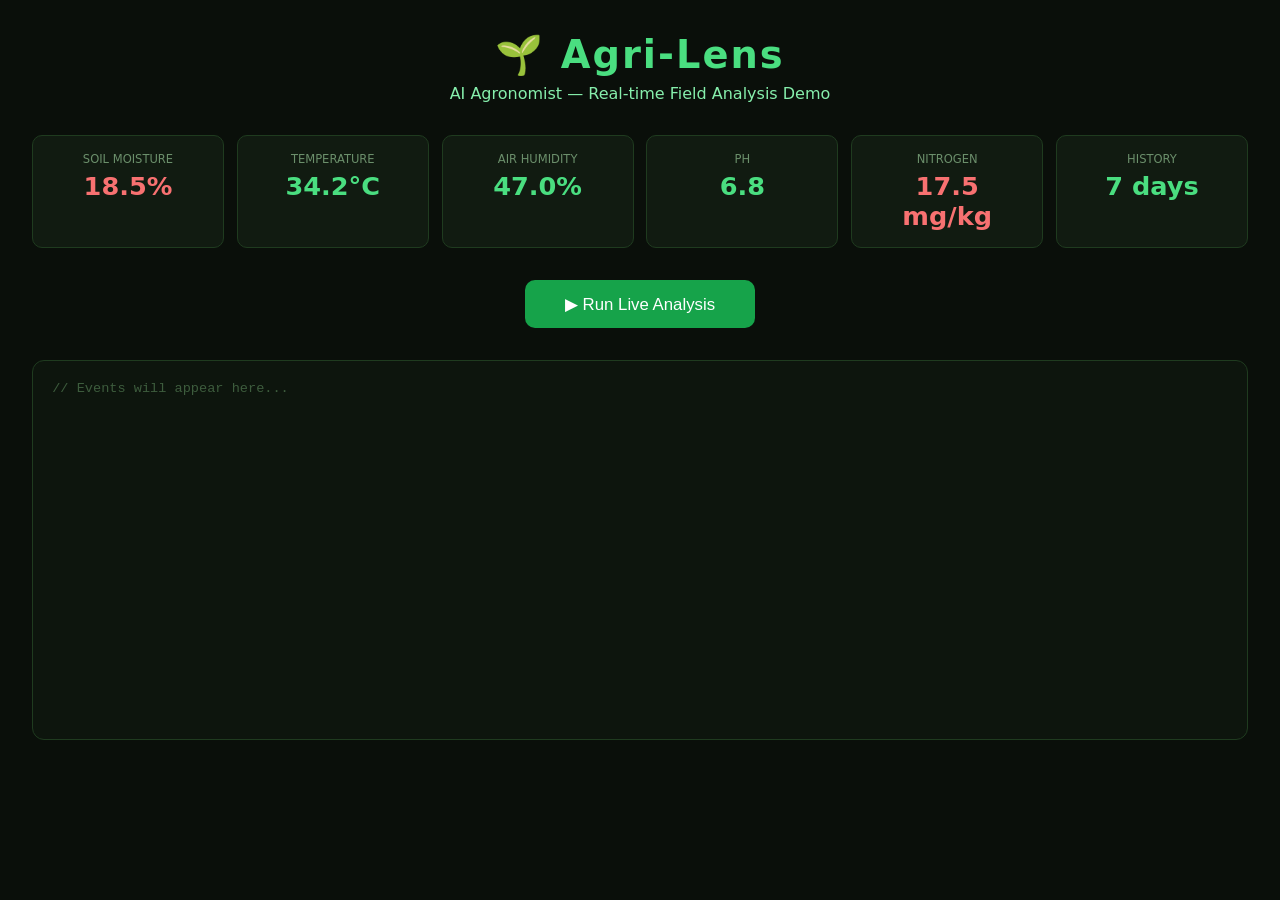
==== app/templates/live_demo.html @ e60d0940 "refactor: clean code — separate concerns into dedicated modules - app/prompts.py        : Gemini sys" ====
<!DOCTYPE html>
<html lang="en">
<head>
  <meta charset="UTF-8" />
  <meta name="viewport" content="width=device-width, initial-scale=1.0"/>
  <title>Agri-Lens — Live Demo</title>
  <style>
    * { box-sizing: border-box; margin: 0; padding: 0; }

    body {
      font-family: 'Segoe UI', system-ui, sans-serif;
      background: #0a0f0a;
      color: #e2f0e2;
      min-height: 100vh;
      padding: 2rem;
    }

    header {
      text-align: center;
      margin-bottom: 2rem;
    }
    header h1 { font-size: 2.4rem; color: #4ade80; letter-spacing: 2px; }
    header p  { color: #86efac; margin-top: .4rem; font-size: 1rem; }

    /* ── Sensor bar ── */
    #sensors {
      display: grid;
      grid-template-columns: repeat(auto-fit, minmax(140px, 1fr));
      gap: .8rem;
      margin-bottom: 2rem;
    }
    .sensor-card {
      background: #111b11;
      border: 1px solid #1f3b1f;
      border-radius: 10px;
      padding: 1rem;
      text-align: center;
    }
    .sensor-card .label { font-size: .72rem; color: #6b8f6b; text-transform: uppercase; }
    .sensor-card .value { font-size: 1.6rem; font-weight: 700; color: #4ade80; margin-top: .3rem; }
    .sensor-card.alert .value { color: #f87171; }

    /* ── Event log ── */
    #log {
      background: #0d150d;
      border: 1px solid #1f3b1f;
      border-radius: 12px;
      padding: 1.2rem;
      height: 380px;
      overflow-y: auto;
      font-family: 'Courier New', monospace;
      font-size: .85rem;
      margin-bottom: 2rem;
    }
    .log-entry { padding: .35rem 0; border-bottom: 1px solid #1a2e1a; line-height: 1.5; }
    .log-entry:last-child { border-bottom: none; }

    .tag {
      display: inline-block;
      padding: .1rem .45rem;
      border-radius: 4px;
      font-size: .7rem;
      font-weight: 700;
      margin-right: .5rem;
      text-transform: uppercase;
    }
    .tag-start      { background:#1e3a5f; color:#93c5fd; }
    .tag-thinking   { background:#2d2d0a; color:#fde68a; }
    .tag-tool_call  { background:#3b1f0a; color:#fb923c; }
    .tag-tool_result{ background:#0a2e1a; color:#4ade80; }
    .tag-diagnosis  { background:#2d1050; color:#c084fc; }
    .tag-error      { background:#450a0a; color:#fca5a5; }

    /* ── Diagnosis card ── */
    #result {
      display: none;
      background: #0d1f1a;
      border: 1px solid #166534;
      border-radius: 14px;
      padding: 1.5rem;
    }
    #result h2 { color: #4ade80; margin-bottom: 1rem; font-size: 1.3rem; }
    .result-grid {
      display: grid;
      grid-template-columns: 1fr 1fr;
      gap: 1rem;
    }
    .result-block { background: #111b11; border-radius: 8px; padding: 1rem; }
    .result-block h3 { color: #86efac; font-size: .8rem; text-transform: uppercase; margin-bottom: .5rem; }
    .result-block p  { font-size: .92rem; line-height: 1.6; }
    .severity-badge {
      display: inline-block; padding: .25rem .8rem;
      border-radius: 20px; font-weight: 700; font-size: .85rem;
    }
    .sev-low      { background:#14532d; color:#86efac; }
    .sev-medium   { background:#713f12; color:#fde68a; }
    .sev-high     { background:#7c2d12; color:#fb923c; }
    .sev-critical { background:#450a0a; color:#fca5a5; }

    .rec-list { list-style: none; }
    .rec-list li::before { content: "→ "; color: #4ade80; }
    .rec-list li { padding: .2rem 0; font-size: .9rem; }

    .action-chip {
      display: inline-block;
      background: #1a3a1a; border: 1px solid #166534;
      border-radius: 6px; padding: .3rem .7rem;
      font-size: .78rem; margin: .2rem .2rem 0 0;
      color: #4ade80;
    }

    /* ── Button ── */
    #startBtn {
      display: block; margin: 0 auto 2rem;
      background: #16a34a; color: #fff;
      border: none; border-radius: 10px;
      padding: .85rem 2.5rem; font-size: 1.05rem;
      cursor: pointer; transition: background .2s;
    }
    #startBtn:hover   { background: #15803d; }
    #startBtn:disabled{ background: #374137; color:#6b8f6b; cursor:default; }

    .confidence-bar-wrap { margin-top: .5rem; }
    .confidence-bar-bg {
      background: #1f3b1f; border-radius: 99px; height: 10px; overflow: hidden;
    }
    .confidence-bar-fill {
      background: linear-gradient(90deg,#16a34a,#4ade80);
      height: 100%; border-radius: 99px;
      transition: width 1s ease;
    }
    .confidence-label { font-size:.8rem; color:#86efac; margin-top:.3rem; }
  </style>
</head>
<body>

<header>
  <h1>🌱 Agri-Lens</h1>
  <p>AI Agronomist — Real-time Field Analysis Demo</p>
</header>

<!-- Sensor snapshot -->
<div id="sensors">
  <div class="sensor-card alert" id="sc-moisture">
    <div class="label">Soil Moisture</div>
    <div class="value">18.5%</div>
  </div>
  <div class="sensor-card" id="sc-temp">
    <div class="label">Temperature</div>
    <div class="value">34.2°C</div>
  </div>
  <div class="sensor-card" id="sc-humidity">
    <div class="label">Air Humidity</div>
    <div class="value">47.0%</div>
  </div>
  <div class="sensor-card" id="sc-ph">
    <div class="label">pH</div>
    <div class="value">6.8</div>
  </div>
  <div class="sensor-card alert" id="sc-nitrogen">
    <div class="label">Nitrogen</div>
    <div class="value">17.5 mg/kg</div>
  </div>
  <div class="sensor-card" id="sc-hist">
    <div class="label">History</div>
    <div class="value">7 days</div>
  </div>
</div>

<button id="startBtn" onclick="startDemo()">▶ Run Live Analysis</button>

<!-- Event log -->
<div id="log"><span style="color:#3d5c3d">// Events will appear here...</span></div>

<!-- Diagnosis result -->
<div id="result">
  <h2>🔬 Diagnosis Result</h2>
  <div class="result-grid">
    <div class="result-block">
      <h3>Diagnosis</h3>
      <p id="r-diagnosis"></p>
      <br/>
      <span id="r-severity" class="severity-badge"></span>
    </div>
    <div class="result-block">
      <h3>Root Cause</h3>
      <p id="r-rootcause"></p>
    </div>
    <div class="result-block">
      <h3>Recommendations</h3>
      <ul class="rec-list" id="r-recs"></ul>
    </div>
    <div class="result-block">
      <h3>IoT Actions Triggered</h3>
      <div id="r-actions"></div>
      <br/>
      <h3>Confidence Score</h3>
      <div class="confidence-bar-wrap">
        <div class="confidence-bar-bg">
          <div class="confidence-bar-fill" id="r-conf-bar" style="width:0%"></div>
        </div>
        <div class="confidence-label" id="r-conf-label">—</div>
      </div>
    </div>
  </div>
  <div class="result-block" style="margin-top:1rem">
    <h3>Report for Farmer</h3>
    <p id="r-report"></p>
  </div>
</div>

<script>
function startDemo() {
  const btn = document.getElementById('startBtn');
  const log = document.getElementById('log');
  const result = document.getElementById('result');

  btn.disabled = true;
  btn.textContent = '⏳ Analysing...';
  log.innerHTML = '';
  result.style.display = 'none';

  const es = new EventSource('/demo/live');

  es.onmessage = (e) => {
    const data = JSON.parse(e.data);
    appendLog(data);

    if (data.event === 'diagnosis') {
      renderDiagnosis(data);
      es.close();
      btn.disabled = false;
      btn.textContent = '▶ Run Again';
    }
    if (data.event === 'error') {
      es.close();
      btn.disabled = false;
      btn.textContent = '▶ Retry';
    }
  };

  es.onerror = () => {
    appendLog({ event: 'error', message: 'Connection lost.' });
    es.close();
    btn.disabled = false;
    btn.textContent = '▶ Retry';
  };
}

function appendLog(data) {
  const log = document.getElementById('log');
  const div = document.createElement('div');
  div.className = 'log-entry';

  const tag = document.createElement('span');
  tag.className = `tag tag-${data.event}`;
  tag.textContent = data.event;

  let text = '';
  if (data.message)       text = data.message;
  else if (data.question) text = `Field: ${data.field_id} — "${data.question}"`;
  else                    text = JSON.stringify(data).slice(0, 120) + '…';

  div.appendChild(tag);
  div.appendChild(document.createTextNode(text));
  log.appendChild(div);
  log.scrollTop = log.scrollHeight;
}

function renderDiagnosis(d) {
  const result = document.getElementById('result');

  document.getElementById('r-diagnosis').textContent  = d.diagnosis;
  document.getElementById('r-rootcause').textContent  = d.root_cause;
  document.getElementById('r-report').textContent     = d.report_for_farmer;

  const sevEl = document.getElementById('r-severity');
  sevEl.textContent = d.severity.toUpperCase();
  sevEl.className = `severity-badge sev-${d.severity}`;

  const recList = document.getElementById('r-recs');
  recList.innerHTML = '';
  (d.recommendations || []).forEach(r => {
    const li = document.createElement('li');
    li.textContent = r;
    recList.appendChild(li);
  });

  const actDiv = document.getElementById('r-actions');
  actDiv.innerHTML = '';
  (d.actions_taken || []).forEach(a => {
    const chip = document.createElement('span');
    chip.className = 'action-chip';
    chip.textContent = a.action_name + '()';
    actDiv.appendChild(chip);
  });

  const pct = Math.round((d.confidence_score || 0) * 100);
  document.getElementById('r-conf-bar').style.width   = pct + '%';
  document.getElementById('r-conf-label').textContent = pct + '% confidence';

  result.style.display = 'block';
  result.scrollIntoView({ behavior: 'smooth' });
}
</script>
</body>
</html>
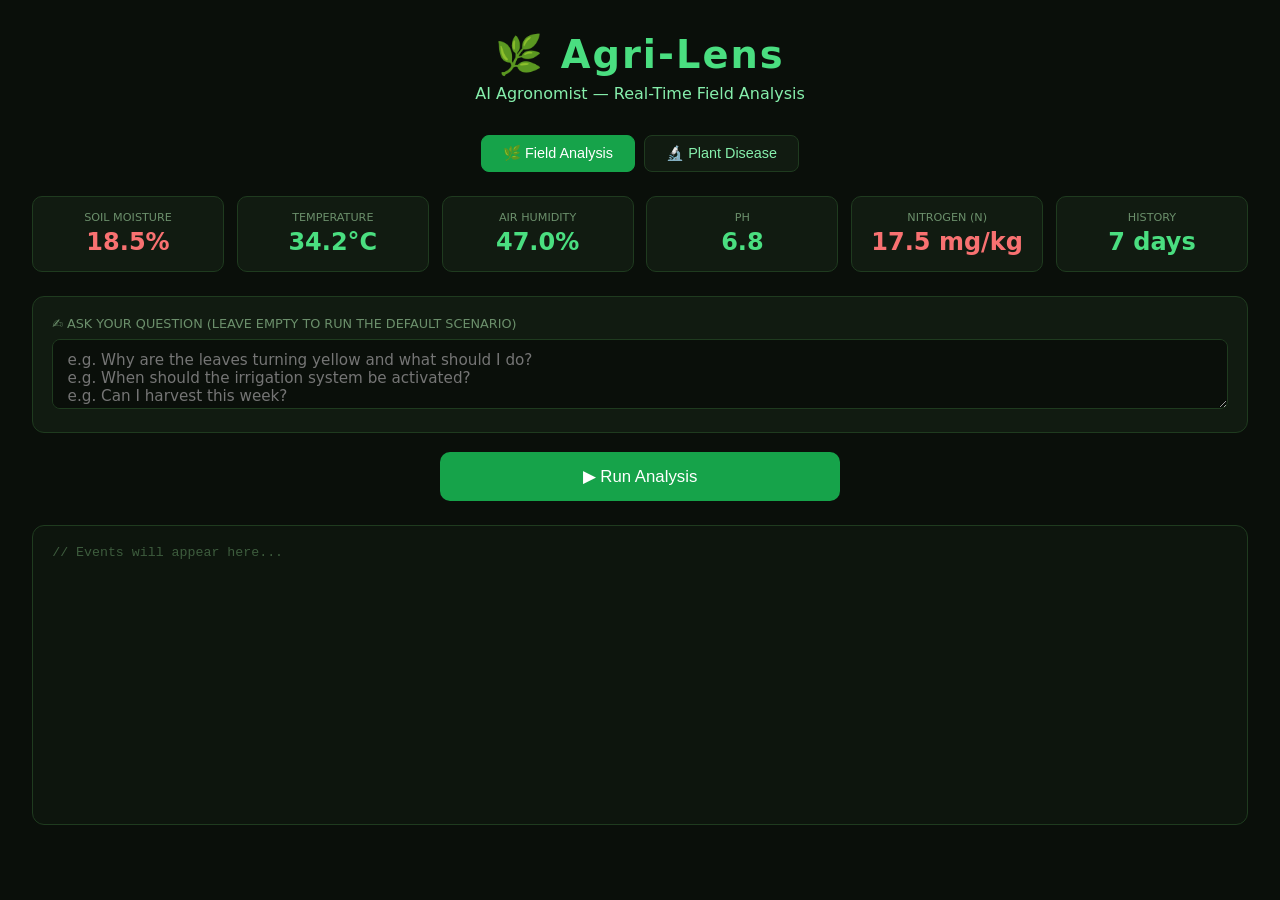
==== commit 7f01d2f6: "feat: add demo UI with plant disease scenarios, mock fallback and demo images - Add 3 PlantVillage d" ====
--- a/app/templates/live_demo.html
+++ b/app/templates/live_demo.html
@@ -3,305 +3,313 @@
 <head>
   <meta charset="UTF-8" />
   <meta name="viewport" content="width=device-width, initial-scale=1.0"/>
-  <title>Agri-Lens — Live Demo</title>
+  <title>Agri-Lens — Demo</title>
   <style>
     * { box-sizing: border-box; margin: 0; padding: 0; }
-
-    body {
-      font-family: 'Segoe UI', system-ui, sans-serif;
-      background: #0a0f0a;
-      color: #e2f0e2;
-      min-height: 100vh;
-      padding: 2rem;
-    }
-
-    header {
-      text-align: center;
-      margin-bottom: 2rem;
-    }
+    body { font-family: 'Segoe UI', system-ui, sans-serif; background: #0a0f0a; color: #e2f0e2; min-height: 100vh; padding: 2rem; }
+    header { text-align: center; margin-bottom: 2rem; }
     header h1 { font-size: 2.4rem; color: #4ade80; letter-spacing: 2px; }
     header p  { color: #86efac; margin-top: .4rem; font-size: 1rem; }
-
-    /* ── Sensor bar ── */
-    #sensors {
-      display: grid;
-      grid-template-columns: repeat(auto-fit, minmax(140px, 1fr));
-      gap: .8rem;
-      margin-bottom: 2rem;
-    }
-    .sensor-card {
-      background: #111b11;
-      border: 1px solid #1f3b1f;
-      border-radius: 10px;
-      padding: 1rem;
-      text-align: center;
-    }
-    .sensor-card .label { font-size: .72rem; color: #6b8f6b; text-transform: uppercase; }
-    .sensor-card .value { font-size: 1.6rem; font-weight: 700; color: #4ade80; margin-top: .3rem; }
+    .tabs { display: flex; gap: .6rem; margin-bottom: 1.5rem; justify-content: center; }
+    .tab-btn { background: #111b11; border: 1px solid #1f3b1f; color: #86efac; border-radius: 8px; padding: .55rem 1.3rem; font-size: .9rem; cursor: pointer; transition: all .2s; }
+    .tab-btn:hover  { background: #1a2e1a; }
+    .tab-btn.active { background: #16a34a; color: #fff; border-color: #16a34a; }
+    .panel { display: none; }
+    .panel.active { display: block; }
+    #sensors { display: grid; grid-template-columns: repeat(auto-fit, minmax(130px, 1fr)); gap: .8rem; margin-bottom: 1.5rem; }
+    .sensor-card { background: #111b11; border: 1px solid #1f3b1f; border-radius: 10px; padding: .9rem; text-align: center; }
+    .sensor-card .label { font-size: .7rem; color: #6b8f6b; text-transform: uppercase; }
+    .sensor-card .value { font-size: 1.5rem; font-weight: 700; color: #4ade80; margin-top: .25rem; }
     .sensor-card.alert .value { color: #f87171; }
-
-    /* ── Event log ── */
-    #log {
-      background: #0d150d;
-      border: 1px solid #1f3b1f;
-      border-radius: 12px;
-      padding: 1.2rem;
-      height: 380px;
-      overflow-y: auto;
-      font-family: 'Courier New', monospace;
-      font-size: .85rem;
-      margin-bottom: 2rem;
-    }
-    .log-entry { padding: .35rem 0; border-bottom: 1px solid #1a2e1a; line-height: 1.5; }
+    .ask-box { background: #111b11; border: 1px solid #1f3b1f; border-radius: 12px; padding: 1.2rem; margin-bottom: 1.2rem; }
+    .ask-box label { font-size: .8rem; color: #6b8f6b; text-transform: uppercase; display: block; margin-bottom: .5rem; }
+    .ask-box textarea { width: 100%; background: #0a0f0a; border: 1px solid #1f3b1f; border-radius: 8px; color: #e2f0e2; font-size: .95rem; padding: .7rem .9rem; resize: vertical; min-height: 70px; outline: none; font-family: inherit; }
+    .ask-box textarea:focus { border-color: #16a34a; }
+    .scenarios { display: grid; grid-template-columns: repeat(auto-fit, minmax(200px, 1fr)); gap: .8rem; margin-bottom: 1.5rem; }
+    .scenario-card { background: #111b11; border: 2px solid #1f3b1f; border-radius: 12px; padding: 1rem; cursor: pointer; transition: all .2s; }
+    .scenario-card:hover   { border-color: #16a34a; background: #142014; }
+    .scenario-card.selected{ border-color: #4ade80; background: #0d2010; }
+    .scenario-card .sc-title { font-weight: 700; color: #4ade80; margin-bottom: .3rem; }
+    .sc-tag { display: inline-block; font-size: .7rem; border-radius: 4px; padding: .15rem .45rem; margin-bottom: .4rem; font-weight: 700; }
+    .tag-high   { background:#7c2d12; color:#fb923c; }
+    .tag-medium { background:#713f12; color:#fde68a; }
+    .tag-low    { background:#14532d; color:#86efac; }
+    .scenario-card .sc-desc { font-size: .82rem; color: #86efac; line-height: 1.4; }
+    .scenario-card .sc-img { width: 100%; height: 90px; object-fit: cover; border-radius: 6px; margin-bottom: .5rem; opacity: .85; transition: opacity .2s; }
+    .scenario-card:hover .sc-img, .scenario-card.selected .sc-img { opacity: 1; }
+    .run-btn { display: block; width: 100%; max-width: 400px; margin: 0 auto 1.5rem; background: #16a34a; color: #fff; border: none; border-radius: 10px; padding: .85rem 2rem; font-size: 1.05rem; cursor: pointer; transition: background .2s; }
+    .run-btn:hover    { background: #15803d; }
+    .run-btn:disabled { background: #374137; color:#6b8f6b; cursor:default; }
+    #log, #log2 { background: #0d150d; border: 1px solid #1f3b1f; border-radius: 12px; padding: 1.2rem; height: 300px; overflow-y: auto; font-family: 'Courier New', monospace; font-size: .83rem; margin-bottom: 1.5rem; }
+    .log-entry { padding: .3rem 0; border-bottom: 1px solid #1a2e1a; line-height: 1.5; }
     .log-entry:last-child { border-bottom: none; }
-
-    .tag {
-      display: inline-block;
-      padding: .1rem .45rem;
-      border-radius: 4px;
-      font-size: .7rem;
-      font-weight: 700;
-      margin-right: .5rem;
-      text-transform: uppercase;
-    }
-    .tag-start      { background:#1e3a5f; color:#93c5fd; }
-    .tag-thinking   { background:#2d2d0a; color:#fde68a; }
-    .tag-tool_call  { background:#3b1f0a; color:#fb923c; }
-    .tag-tool_result{ background:#0a2e1a; color:#4ade80; }
-    .tag-diagnosis  { background:#2d1050; color:#c084fc; }
-    .tag-error      { background:#450a0a; color:#fca5a5; }
-
-    /* ── Diagnosis card ── */
-    #result {
-      display: none;
-      background: #0d1f1a;
-      border: 1px solid #166534;
-      border-radius: 14px;
-      padding: 1.5rem;
-    }
-    #result h2 { color: #4ade80; margin-bottom: 1rem; font-size: 1.3rem; }
-    .result-grid {
-      display: grid;
-      grid-template-columns: 1fr 1fr;
-      gap: 1rem;
-    }
+    .tag { display: inline-block; padding: .1rem .4rem; border-radius: 4px; font-size: .68rem; font-weight: 700; margin-right: .4rem; text-transform: uppercase; }
+    .tag-start       { background:#1e3a5f; color:#93c5fd; }
+    .tag-thinking    { background:#2d2d0a; color:#fde68a; }
+    .tag-tool_call   { background:#3b1f0a; color:#fb923c; }
+    .tag-tool_result { background:#0a2e1a; color:#4ade80; }
+    .tag-diagnosis   { background:#2d1050; color:#c084fc; }
+    .tag-error       { background:#450a0a; color:#fca5a5; }
+    .result-card { display: none; background: #0d1f1a; border: 1px solid #166534; border-radius: 14px; padding: 1.5rem; }
+    .result-card h2 { color: #4ade80; margin-bottom: 1rem; font-size: 1.2rem; }
+    .result-grid { display: grid; grid-template-columns: 1fr 1fr; gap: 1rem; }
     .result-block { background: #111b11; border-radius: 8px; padding: 1rem; }
-    .result-block h3 { color: #86efac; font-size: .8rem; text-transform: uppercase; margin-bottom: .5rem; }
-    .result-block p  { font-size: .92rem; line-height: 1.6; }
-    .severity-badge {
-      display: inline-block; padding: .25rem .8rem;
-      border-radius: 20px; font-weight: 700; font-size: .85rem;
-    }
+    .result-block h3 { color: #86efac; font-size: .75rem; text-transform: uppercase; margin-bottom: .4rem; }
+    .result-block p  { font-size: .9rem; line-height: 1.6; }
+    .sev-badge { display: inline-block; padding: .25rem .8rem; border-radius: 20px; font-weight: 700; font-size: .82rem; }
     .sev-low      { background:#14532d; color:#86efac; }
     .sev-medium   { background:#713f12; color:#fde68a; }
     .sev-high     { background:#7c2d12; color:#fb923c; }
     .sev-critical { background:#450a0a; color:#fca5a5; }
-
+    .priority-badge { display:inline-block; padding:.25rem .8rem; border-radius:20px; font-weight:700; font-size:.82rem; background:#1e3a5f; color:#93c5fd; }
     .rec-list { list-style: none; }
-    .rec-list li::before { content: "→ "; color: #4ade80; }
-    .rec-list li { padding: .2rem 0; font-size: .9rem; }
-
-    .action-chip {
-      display: inline-block;
-      background: #1a3a1a; border: 1px solid #166534;
-      border-radius: 6px; padding: .3rem .7rem;
-      font-size: .78rem; margin: .2rem .2rem 0 0;
-      color: #4ade80;
-    }
-
-    /* ── Button ── */
-    #startBtn {
-      display: block; margin: 0 auto 2rem;
-      background: #16a34a; color: #fff;
-      border: none; border-radius: 10px;
-      padding: .85rem 2.5rem; font-size: 1.05rem;
-      cursor: pointer; transition: background .2s;
-    }
-    #startBtn:hover   { background: #15803d; }
-    #startBtn:disabled{ background: #374137; color:#6b8f6b; cursor:default; }
-
-    .confidence-bar-wrap { margin-top: .5rem; }
-    .confidence-bar-bg {
-      background: #1f3b1f; border-radius: 99px; height: 10px; overflow: hidden;
-    }
-    .confidence-bar-fill {
-      background: linear-gradient(90deg,#16a34a,#4ade80);
-      height: 100%; border-radius: 99px;
-      transition: width 1s ease;
-    }
-    .confidence-label { font-size:.8rem; color:#86efac; margin-top:.3rem; }
+    .rec-list li::before { content: "-> "; color: #4ade80; }
+    .rec-list li { padding: .2rem 0; font-size: .88rem; }
+    .action-chip { display: inline-block; background: #1a3a1a; border: 1px solid #166534; border-radius: 6px; padding: .25rem .6rem; font-size: .76rem; margin: .2rem .15rem 0 0; color: #4ade80; }
+    .conf-bar-bg { background:#1f3b1f; border-radius:99px; height:10px; overflow:hidden; margin-top:.4rem; }
+    .conf-bar-fill { background:linear-gradient(90deg,#16a34a,#4ade80); height:100%; border-radius:99px; transition:width 1s ease; }
+    .conf-label { font-size:.78rem; color:#86efac; margin-top:.25rem; }
+    @media (max-width: 600px) { .result-grid { grid-template-columns: 1fr; } }
   </style>
 </head>
 <body>
 
 <header>
-  <h1>🌱 Agri-Lens</h1>
-  <p>AI Agronomist — Real-time Field Analysis Demo</p>
+  <h1>&#127807; Agri-Lens</h1>
+  <p>AI Agronomist — Real-Time Field Analysis</p>
 </header>
 
-<!-- Sensor snapshot -->
-<div id="sensors">
-  <div class="sensor-card alert" id="sc-moisture">
-    <div class="label">Soil Moisture</div>
-    <div class="value">18.5%</div>
-  </div>
-  <div class="sensor-card" id="sc-temp">
-    <div class="label">Temperature</div>
-    <div class="value">34.2°C</div>
-  </div>
-  <div class="sensor-card" id="sc-humidity">
-    <div class="label">Air Humidity</div>
-    <div class="value">47.0%</div>
-  </div>
-  <div class="sensor-card" id="sc-ph">
-    <div class="label">pH</div>
-    <div class="value">6.8</div>
-  </div>
-  <div class="sensor-card alert" id="sc-nitrogen">
-    <div class="label">Nitrogen</div>
-    <div class="value">17.5 mg/kg</div>
-  </div>
-  <div class="sensor-card" id="sc-hist">
-    <div class="label">History</div>
-    <div class="value">7 days</div>
-  </div>
+<div class="tabs">
+  <button class="tab-btn active" onclick="switchTab('field', this)">&#127807; Field Analysis</button>
+  <button class="tab-btn"        onclick="switchTab('disease', this)">&#128300; Plant Disease</button>
 </div>
 
-<button id="startBtn" onclick="startDemo()">▶ Run Live Analysis</button>
-
-<!-- Event log -->
-<div id="log"><span style="color:#3d5c3d">// Events will appear here...</span></div>
-
-<!-- Diagnosis result -->
-<div id="result">
-  <h2>🔬 Diagnosis Result</h2>
-  <div class="result-grid">
-    <div class="result-block">
-      <h3>Diagnosis</h3>
-      <p id="r-diagnosis"></p>
-      <br/>
-      <span id="r-severity" class="severity-badge"></span>
-    </div>
-    <div class="result-block">
-      <h3>Root Cause</h3>
-      <p id="r-rootcause"></p>
-    </div>
-    <div class="result-block">
-      <h3>Recommendations</h3>
-      <ul class="rec-list" id="r-recs"></ul>
-    </div>
-    <div class="result-block">
-      <h3>IoT Actions Triggered</h3>
-      <div id="r-actions"></div>
-      <br/>
-      <h3>Confidence Score</h3>
-      <div class="confidence-bar-wrap">
-        <div class="confidence-bar-bg">
-          <div class="confidence-bar-fill" id="r-conf-bar" style="width:0%"></div>
-        </div>
-        <div class="confidence-label" id="r-conf-label">—</div>
+<!-- TAB 1: Field Analysis -->
+<div id="tab-field" class="panel active">
+  <div id="sensors">
+    <div class="sensor-card alert"><div class="label">Soil Moisture</div><div class="value">18.5%</div></div>
+    <div class="sensor-card"><div class="label">Temperature</div><div class="value">34.2°C</div></div>
+    <div class="sensor-card"><div class="label">Air Humidity</div><div class="value">47.0%</div></div>
+    <div class="sensor-card"><div class="label">pH</div><div class="value">6.8</div></div>
+    <div class="sensor-card alert"><div class="label">Nitrogen (N)</div><div class="value">17.5 mg/kg</div></div>
+    <div class="sensor-card"><div class="label">History</div><div class="value">7 days</div></div>
+  </div>
+
+  <div class="ask-box">
+    <label>&#9997;&#65039; Ask your question (leave empty to run the default scenario)</label>
+    <textarea id="fieldQuestion" placeholder="e.g. Why are the leaves turning yellow and what should I do?
+e.g. When should the irrigation system be activated?
+e.g. Can I harvest this week?"></textarea>
+  </div>
+
+  <button class="run-btn" id="fieldBtn" onclick="startFieldDemo()">&#9654; Run Analysis</button>
+  <div id="log"><span style="color:#3d5c3d">// Events will appear here...</span></div>
+
+  <div class="result-card" id="fieldResult">
+    <h2>&#128300; Diagnosis Result</h2>
+    <div class="result-grid">
+      <div class="result-block"><h3>Diagnosis</h3><p id="fr-diagnosis"></p><br/><span id="fr-severity" class="sev-badge"></span></div>
+      <div class="result-block"><h3>Root Cause</h3><p id="fr-rootcause"></p></div>
+      <div class="result-block"><h3>Recommendations</h3><ul class="rec-list" id="fr-recs"></ul></div>
+      <div class="result-block">
+        <h3>IoT Actions Triggered</h3><div id="fr-actions"></div><br/>
+        <h3>Confidence Score</h3>
+        <div class="conf-bar-bg"><div class="conf-bar-fill" id="fr-conf-bar" style="width:0%"></div></div>
+        <div class="conf-label" id="fr-conf-label">-</div>
       </div>
     </div>
-  </div>
-  <div class="result-block" style="margin-top:1rem">
-    <h3>Report for Farmer</h3>
-    <p id="r-report"></p>
+    <div class="result-block" style="margin-top:1rem"><h3>Farmer Report</h3><p id="fr-report"></p></div>
   </div>
 </div>
 
+<!-- TAB 2: Plant Disease -->
+<div id="tab-disease" class="panel">
+  <p style="text-align:center; color:#86efac; margin-bottom:1rem; font-size:.9rem;">
+    Select a scenario — Gemini analyses the leaf image and sensor data together
+  </p>
+
+  <div class="scenarios">
+    <div class="scenario-card selected" id="sc-late-blight" onclick="selectScenario('late-blight')">
+      <img class="sc-img" src="/assets/demo_images/late_blight.jpg" alt="Late Blight"/>
+      <div class="sc-tag tag-high">HIGH RISK</div>
+      <div class="sc-title">&#127813; Late Blight</div>
+      <div class="sc-desc">Tomato late blight + drought stress.<br>Soil moisture: 20% → Irrigation priority</div>
+    </div>
+    <div class="scenario-card" id="sc-nutrient-deficiency" onclick="selectScenario('nutrient-deficiency')">
+      <img class="sc-img" src="/assets/demo_images/early_blight.jpg" alt="Early Blight"/>
+      <div class="sc-tag tag-medium">MEDIUM RISK</div>
+      <div class="sc-title">&#127807; Nutrient Deficiency</div>
+      <div class="sc-desc">Early blight + nitrogen deficiency.<br>N: 14 mg/kg → Fertiliser priority</div>
+    </div>
+    <div class="scenario-card" id="sc-healthy" onclick="selectScenario('healthy')">
+      <img class="sc-img" src="/assets/demo_images/healthy.jpg" alt="Healthy"/>
+      <div class="sc-tag tag-low">HEALTHY</div>
+      <div class="sc-title">&#9989; Healthy Plant</div>
+      <div class="sc-desc">Normal sensors + healthy leaf.<br>Moisture: 55% → Clean report</div>
+    </div>
+  </div>
+
+  <div class="ask-box">
+    <label>&#9997;&#65039; Additional question (optional)</label>
+    <textarea id="diseaseQuestion" placeholder="e.g. Can this disease spread to neighbouring fields?"></textarea>
+  </div>
+
+  <button class="run-btn" id="diseaseBtn" onclick="startDiseaseDemo()">&#9654; Run Scenario</button>
+  <div id="log2"><span style="color:#3d5c3d">// Events will appear here...</span></div>
+
+  <div class="result-card" id="diseaseResult">
+    <h2>&#128300; Plant Disease Diagnosis</h2>
+    <div class="result-grid">
+      <div class="result-block"><h3>Visual Finding</h3><p id="dr-visual"></p></div>
+      <div class="result-block"><h3>Sensor Finding</h3><p id="dr-sensor"></p></div>
+      <div class="result-block"><h3>Diagnosis</h3><p id="dr-diagnosis"></p><br/><span id="dr-severity" class="sev-badge"></span></div>
+      <div class="result-block">
+        <h3>Priority Mode</h3><span id="dr-priority" class="priority-badge"></span><br/><br/>
+        <p id="dr-priority-reason" style="font-size:.85rem; color:#86efac;"></p>
+      </div>
+      <div class="result-block"><h3>Recommendations</h3><ul class="rec-list" id="dr-recs"></ul></div>
+      <div class="result-block">
+        <h3>IoT Actions Triggered</h3><div id="dr-actions"></div><br/>
+        <h3>Confidence Score</h3>
+        <div class="conf-bar-bg"><div class="conf-bar-fill" id="dr-conf-bar" style="width:0%"></div></div>
+        <div class="conf-label" id="dr-conf-label">-</div>
+      </div>
+    </div>
+    <div class="result-block" style="margin-top:1rem"><h3>Farmer Report</h3><p id="dr-report"></p></div>
+  </div>
+</div>
+
 <script>
-function startDemo() {
-  const btn = document.getElementById('startBtn');
-  const log = document.getElementById('log');
-  const result = document.getElementById('result');
-
-  btn.disabled = true;
-  btn.textContent = '⏳ Analysing...';
-  log.innerHTML = '';
-  result.style.display = 'none';
-
-  const es = new EventSource('/demo/live');
-
-  es.onmessage = (e) => {
-    const data = JSON.parse(e.data);
-    appendLog(data);
-
-    if (data.event === 'diagnosis') {
-      renderDiagnosis(data);
-      es.close();
-      btn.disabled = false;
-      btn.textContent = '▶ Run Again';
+  let selectedScenario = 'late-blight';
+
+  function switchTab(name, btn) {
+    document.querySelectorAll('.panel').forEach(p => p.classList.remove('active'));
+    document.querySelectorAll('.tab-btn').forEach(b => b.classList.remove('active'));
+    document.getElementById('tab-' + name).classList.add('active');
+    btn.classList.add('active');
+  }
+
+  function selectScenario(s) {
+    document.querySelectorAll('.scenario-card').forEach(c => c.classList.remove('selected'));
+    document.getElementById('sc-' + s).classList.add('selected');
+    selectedScenario = s;
+  }
+
+  function appendLog(logId, data) {
+    const log = document.getElementById(logId);
+    const div = document.createElement('div');
+    div.className = 'log-entry';
+    const tag = document.createElement('span');
+    tag.className = 'tag tag-' + data.event;
+    tag.textContent = data.event;
+    const text = data.message || (data.question ? 'Field: ' + data.field_id + ' - "' + data.question + '"' : JSON.stringify(data).slice(0, 140) + '...');
+    div.appendChild(tag);
+    div.appendChild(document.createTextNode(' ' + text));
+    log.appendChild(div);
+    log.scrollTop = log.scrollHeight;
+  }
+
+  function startFieldDemo() {
+    const btn = document.getElementById('fieldBtn');
+    const log = document.getElementById('log');
+    const result = document.getElementById('fieldResult');
+    const q = document.getElementById('fieldQuestion').value.trim();
+
+    btn.disabled = true; btn.textContent = 'Analysing...';
+    log.innerHTML = ''; result.style.display = 'none';
+
+    const url = q ? '/demo/live?question=' + encodeURIComponent(q) : '/demo/live';
+    const es = new EventSource(url);
+
+    es.onmessage = function(e) {
+      const data = JSON.parse(e.data);
+      appendLog('log', data);
+      if (data.event === 'diagnosis') {
+        renderFieldResult(data); es.close();
+        btn.disabled = false; btn.textContent = 'Run Again';
+      }
+      if (data.event === 'error') {
+        es.close(); btn.disabled = false; btn.textContent = 'Retry';
+      }
+    };
+    es.onerror = function() {
+      appendLog('log', { event: 'error', message: 'Connection lost.' });
+      es.close(); btn.disabled = false; btn.textContent = 'Retry';
+    };
+  }
+
+  function renderFieldResult(d) {
+    document.getElementById('fr-diagnosis').textContent = d.diagnosis;
+    document.getElementById('fr-rootcause').textContent = d.root_cause;
+    document.getElementById('fr-report').textContent    = d.report_for_farmer;
+    var s = document.getElementById('fr-severity');
+    s.textContent = d.severity.toUpperCase(); s.className = 'sev-badge sev-' + d.severity;
+    var recList = document.getElementById('fr-recs'); recList.innerHTML = '';
+    (d.recommendations||[]).forEach(function(r){ var li=document.createElement('li'); li.textContent=r; recList.appendChild(li); });
+    var actDiv = document.getElementById('fr-actions'); actDiv.innerHTML = '';
+    (d.actions_taken||[]).forEach(function(a){ var c=document.createElement('span'); c.className='action-chip'; c.textContent=a.action_name+'()'; actDiv.appendChild(c); });
+    var pct = Math.round((d.confidence_score||0)*100);
+    document.getElementById('fr-conf-bar').style.width = pct+'%';
+    document.getElementById('fr-conf-label').textContent = pct+'% confidence';
+    var res = document.getElementById('fieldResult');
+    res.style.display = 'block'; res.scrollIntoView({behavior:'smooth'});
+  }
+
+  async function startDiseaseDemo() {
+    const btn = document.getElementById('diseaseBtn');
+    const log = document.getElementById('log2');
+    const result = document.getElementById('diseaseResult');
+
+    btn.disabled = true; btn.textContent = 'Analysing...';
+    log.innerHTML = ''; result.style.display = 'none';
+
+    appendLog('log2', { event: 'thinking', message: 'Running scenario "' + selectedScenario + '"...' });
+
+    try {
+      const res = await fetch('/demo/plant-disease/' + selectedScenario);
+      const data = await res.json();
+      if (!res.ok) {
+        appendLog('log2', { event: 'error', message: data.detail || 'An error occurred.' });
+      } else {
+        appendLog('log2', { event: 'thinking', message: 'Leaf image + sensor data analysed.' });
+        (data.actions_taken||[]).forEach(function(a) {
+          appendLog('log2', { event: 'tool_call',   message: a.action_name + '() -> ' + (a.reason||'') });
+          appendLog('log2', { event: 'tool_result', message: 'Action completed: ' + a.action_name });
+        });
+        appendLog('log2', { event: 'diagnosis', message: 'Diagnosis: ' + data.diagnosis });
+        renderDiseaseResult(data);
+      }
+    } catch(e) {
+      appendLog('log2', { event: 'error', message: 'Request failed: ' + e.message });
     }
-    if (data.event === 'error') {
-      es.close();
-      btn.disabled = false;
-      btn.textContent = '▶ Retry';
+
+    btn.disabled = false; btn.textContent = 'Run Again';
+  }
+
+  function renderDiseaseResult(d) {
+    document.getElementById('dr-visual').textContent          = d.visual_finding;
+    document.getElementById('dr-sensor').textContent          = d.sensor_finding;
+    document.getElementById('dr-diagnosis').textContent       = d.diagnosis;
+    document.getElementById('dr-priority-reason').textContent = d.priority_reason;
+    document.getElementById('dr-report').textContent          = d.report_for_farmer;
+    var s = document.getElementById('dr-severity');
+    s.textContent = d.severity.toUpperCase(); s.className = 'sev-badge sev-' + d.severity;
+    var modeLabels = { irrigation:'💧 Irrigation', nutrient:'🌿 Nutrition', disease:'🦠 Disease', combined:'⚖️ Combined' };
+    document.getElementById('dr-priority').textContent = modeLabels[d.priority_mode] || d.priority_mode;
+    var recList = document.getElementById('dr-recs'); recList.innerHTML = '';
+    (d.recommendations||[]).forEach(function(r){ var li=document.createElement('li'); li.textContent=r; recList.appendChild(li); });
+    var actDiv = document.getElementById('dr-actions'); actDiv.innerHTML = '';
+    if (d.actions_taken && d.actions_taken.length > 0) {
+      d.actions_taken.forEach(function(a){ var c=document.createElement('span'); c.className='action-chip'; c.textContent=a.action_name+'()'; actDiv.appendChild(c); });
+    } else {
+      actDiv.innerHTML = '<span style="color:#6b8f6b;font-size:.82rem">No action required</span>';
     }
-  };
-
-  es.onerror = () => {
-    appendLog({ event: 'error', message: 'Connection lost.' });
-    es.close();
-    btn.disabled = false;
-    btn.textContent = '▶ Retry';
-  };
-}
-
-function appendLog(data) {
-  const log = document.getElementById('log');
-  const div = document.createElement('div');
-  div.className = 'log-entry';
-
-  const tag = document.createElement('span');
-  tag.className = `tag tag-${data.event}`;
-  tag.textContent = data.event;
-
-  let text = '';
-  if (data.message)       text = data.message;
-  else if (data.question) text = `Field: ${data.field_id} — "${data.question}"`;
-  else                    text = JSON.stringify(data).slice(0, 120) + '…';
-
-  div.appendChild(tag);
-  div.appendChild(document.createTextNode(text));
-  log.appendChild(div);
-  log.scrollTop = log.scrollHeight;
-}
-
-function renderDiagnosis(d) {
-  const result = document.getElementById('result');
-
-  document.getElementById('r-diagnosis').textContent  = d.diagnosis;
-  document.getElementById('r-rootcause').textContent  = d.root_cause;
-  document.getElementById('r-report').textContent     = d.report_for_farmer;
-
-  const sevEl = document.getElementById('r-severity');
-  sevEl.textContent = d.severity.toUpperCase();
-  sevEl.className = `severity-badge sev-${d.severity}`;
-
-  const recList = document.getElementById('r-recs');
-  recList.innerHTML = '';
-  (d.recommendations || []).forEach(r => {
-    const li = document.createElement('li');
-    li.textContent = r;
-    recList.appendChild(li);
-  });
-
-  const actDiv = document.getElementById('r-actions');
-  actDiv.innerHTML = '';
-  (d.actions_taken || []).forEach(a => {
-    const chip = document.createElement('span');
-    chip.className = 'action-chip';
-    chip.textContent = a.action_name + '()';
-    actDiv.appendChild(chip);
-  });
-
-  const pct = Math.round((d.confidence_score || 0) * 100);
-  document.getElementById('r-conf-bar').style.width   = pct + '%';
-  document.getElementById('r-conf-label').textContent = pct + '% confidence';
-
-  result.style.display = 'block';
-  result.scrollIntoView({ behavior: 'smooth' });
-}
+    var pct = Math.round((d.confidence_score||0)*100);
+    document.getElementById('dr-conf-bar').style.width = pct+'%';
+    document.getElementById('dr-conf-label').textContent = pct+'% confidence';
+    var res = document.getElementById('diseaseResult');
+    res.style.display = 'block'; res.scrollIntoView({behavior:'smooth'});
+  }
 </script>
 </body>
 </html>
